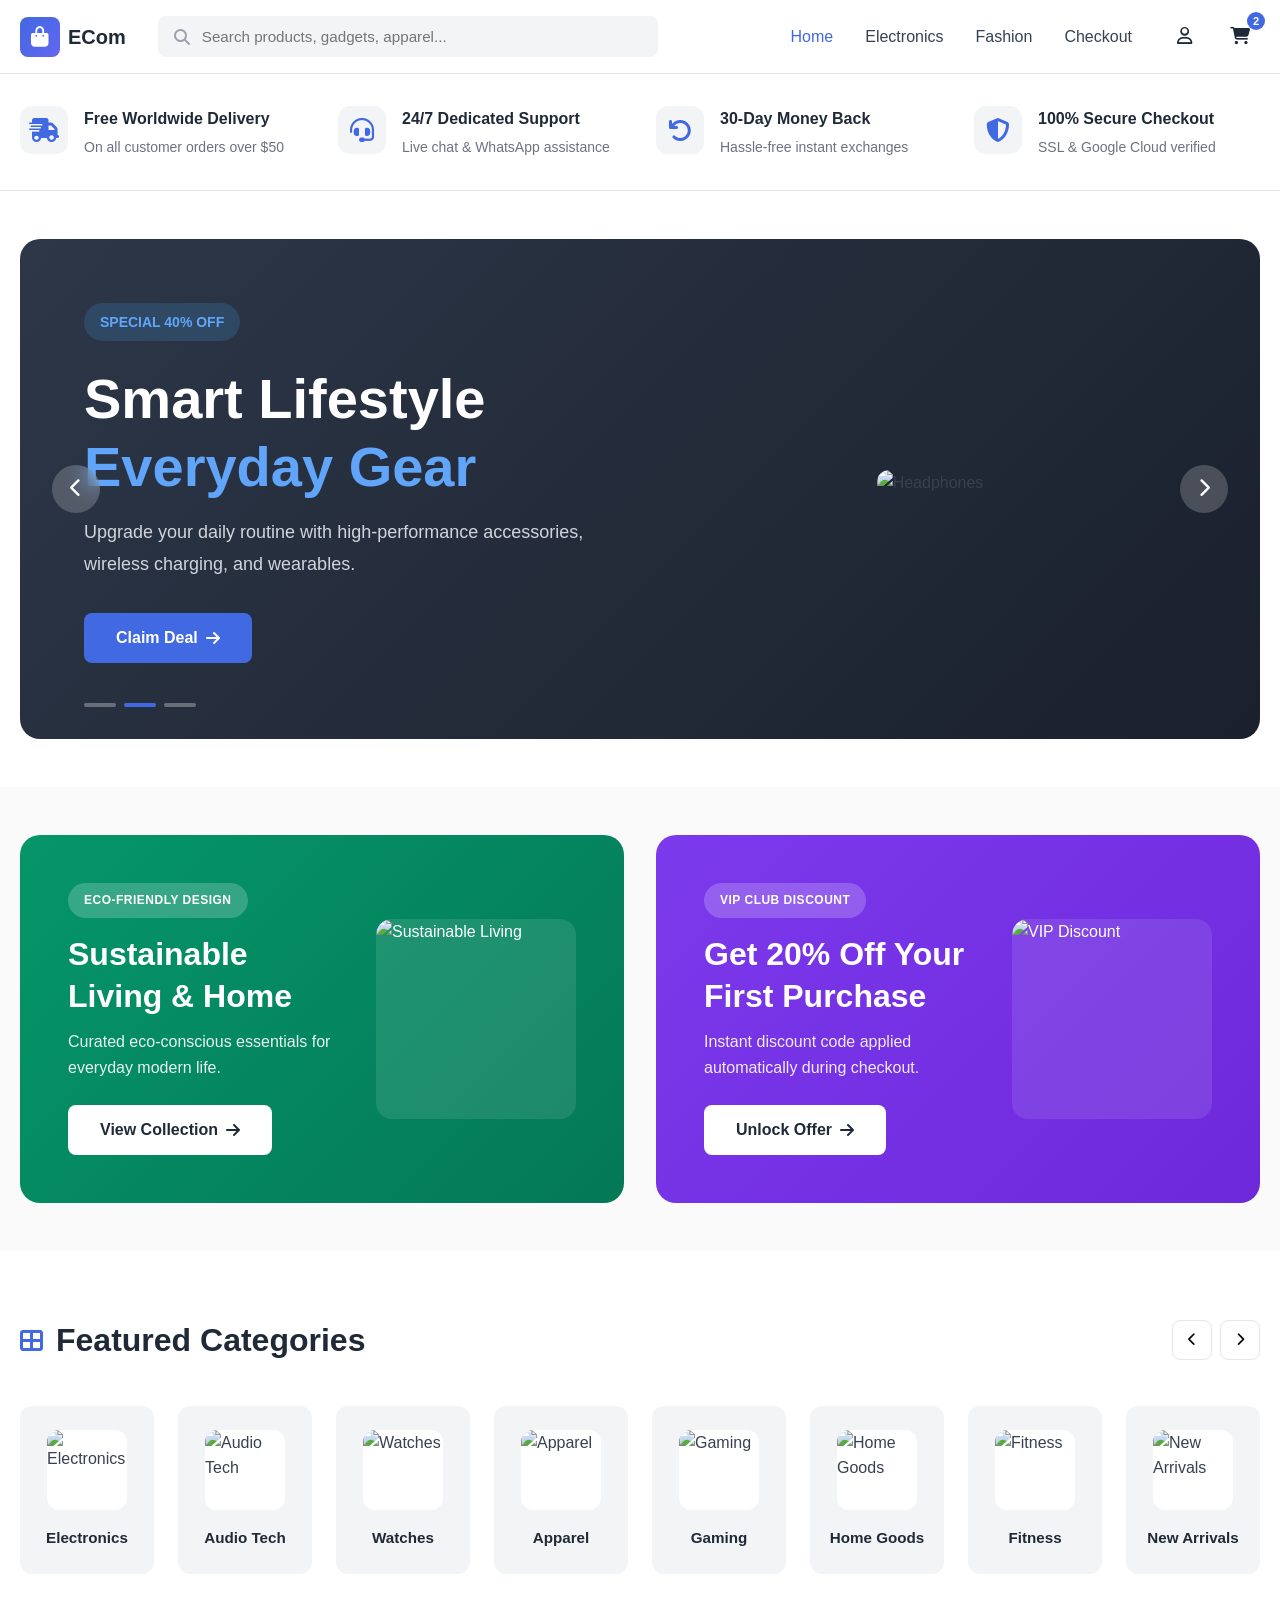
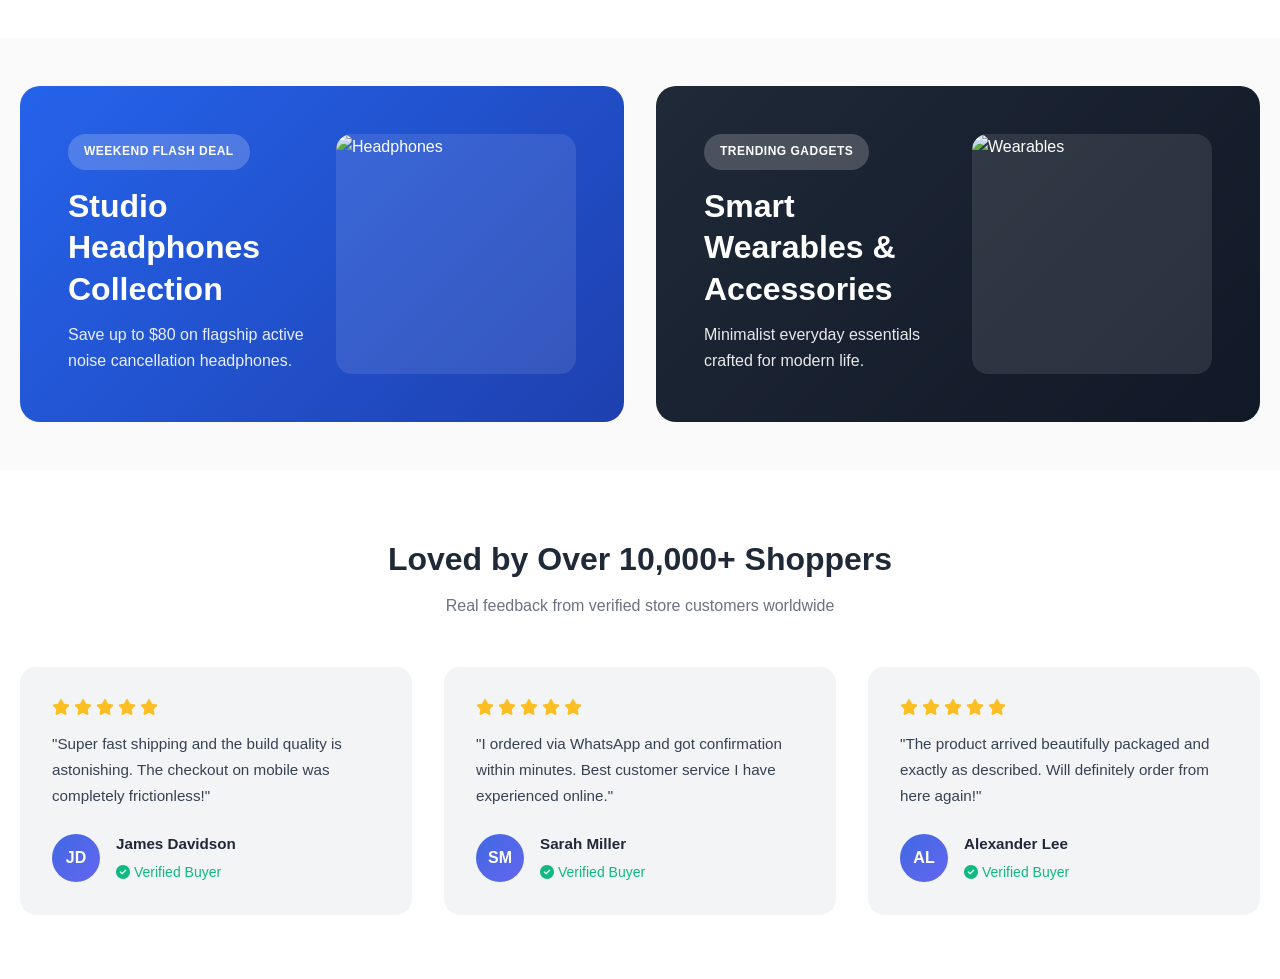
==== index.html @ 0f2ed613 "Create e-commerce website with 1400px max width, image-based categories, and proper layout structure" ====
<!DOCTYPE html>
<html lang="en">
<head>
    <meta charset="UTF-8">
    <meta name="viewport" content="width=device-width, initial-scale=1.0">
    <title>ECom - Your Premium E-Commerce Store</title>
    <link rel="stylesheet" href="styles.css">
    <link rel="stylesheet" href="https://cdnjs.cloudflare.com/ajax/libs/font-awesome/6.4.0/css/all.min.css">
</head>
<body>
    <!-- Header -->
    <header class="header">
        <div class="container">
            <div class="header-content">
                <div class="logo">
                    <div class="logo-icon">
                        <i class="fas fa-shopping-bag"></i>
                    </div>
                    <span class="logo-text">ECom</span>
                </div>
                
                <div class="search-bar">
                    <i class="fas fa-search"></i>
                    <input type="text" placeholder="Search products, gadgets, apparel...">
                </div>
                
                <nav class="nav-menu">
                    <a href="#" class="nav-link active">Home</a>
                    <a href="#" class="nav-link">Electronics</a>
                    <a href="#" class="nav-link">Fashion</a>
                    <a href="#" class="nav-link">Checkout</a>
                </nav>
                
                <div class="header-actions">
                    <button class="icon-btn">
                        <i class="far fa-user"></i>
                    </button>
                    <button class="icon-btn cart-btn">
                        <i class="fas fa-shopping-cart"></i>
                        <span class="badge">2</span>
                    </button>
                </div>
            </div>
        </div>
    </header>

    <!-- Features Bar -->
    <section class="features-bar">
        <div class="container">
            <div class="features-grid">
                <div class="feature-item">
                    <div class="feature-icon">
                        <i class="fas fa-shipping-fast"></i>
                    </div>
                    <div class="feature-text">
                        <h4>Free Worldwide Delivery</h4>
                        <p>On all customer orders over $50</p>
                    </div>
                </div>
                
                <div class="feature-item">
                    <div class="feature-icon">
                        <i class="fas fa-headset"></i>
                    </div>
                    <div class="feature-text">
                        <h4>24/7 Dedicated Support</h4>
                        <p>Live chat & WhatsApp assistance</p>
                    </div>
                </div>
                
                <div class="feature-item">
                    <div class="feature-icon">
                        <i class="fas fa-undo"></i>
                    </div>
                    <div class="feature-text">
                        <h4>30-Day Money Back</h4>
                        <p>Hassle-free instant exchanges</p>
                    </div>
                </div>
                
                <div class="feature-item">
                    <div class="feature-icon">
                        <i class="fas fa-shield-alt"></i>
                    </div>
                    <div class="feature-text">
                        <h4>100% Secure Checkout</h4>
                        <p>SSL & Google Cloud verified</p>
                    </div>
                </div>
            </div>
        </div>
    </section>

    <!-- Hero Slider -->
    <section class="hero-slider">
        <div class="container">
            <div class="slider-wrapper">
                <div class="slide active">
                    <div class="slide-content">
                        <span class="badge-text">SPECIAL 40% OFF</span>
                        <h1>Smart Lifestyle <span class="highlight">Everyday Gear</span></h1>
                        <p>Upgrade your daily routine with high-performance accessories, wireless charging, and wearables.</p>
                        <button class="btn btn-primary">
                            Claim Deal <i class="fas fa-arrow-right"></i>
                        </button>
                    </div>
                    <div class="slide-image">
                        <img src="https://images.unsplash.com/photo-1505740420928-5e560c06d30e?w=800&h=600&fit=crop" alt="Headphones">
                    </div>
                </div>
                
                <button class="slider-btn prev">
                    <i class="fas fa-chevron-left"></i>
                </button>
                <button class="slider-btn next">
                    <i class="fas fa-chevron-right"></i>
                </button>
                
                <div class="slider-dots">
                    <span class="dot"></span>
                    <span class="dot active"></span>
                    <span class="dot"></span>
                </div>
            </div>
        </div>
    </section>

    <!-- Promotional Banners -->
    <section class="promo-banners">
        <div class="container">
            <div class="banners-grid">
                <div class="banner banner-green">
                    <div class="banner-content">
                        <span class="banner-label">ECO-FRIENDLY DESIGN</span>
                        <h2>Sustainable Living & Home</h2>
                        <p>Curated eco-conscious essentials for everyday modern life.</p>
                        <button class="btn btn-white">
                            View Collection <i class="fas fa-arrow-right"></i>
                        </button>
                    </div>
                    <div class="banner-image">
                        <img src="https://images.unsplash.com/photo-1556911220-bff31c812dba?w=400&h=400&fit=crop" alt="Sustainable Living">
                    </div>
                </div>
                
                <div class="banner banner-purple">
                    <div class="banner-content">
                        <span class="banner-label">VIP CLUB DISCOUNT</span>
                        <h2>Get 20% Off Your First Purchase</h2>
                        <p>Instant discount code applied automatically during checkout.</p>
                        <button class="btn btn-white">
                            Unlock Offer <i class="fas fa-arrow-right"></i>
                        </button>
                    </div>
                    <div class="banner-image">
                        <img src="https://images.unsplash.com/photo-1607083206869-4c7672e72a8a?w=400&h=400&fit=crop" alt="VIP Discount">
                    </div>
                </div>
            </div>
        </div>
    </section>

    <!-- Featured Categories -->
    <section class="categories-section">
        <div class="container">
            <div class="section-header">
                <div class="section-title">
                    <i class="fas fa-th-large"></i>
                    <h2>Featured Categories</h2>
                </div>
                <div class="section-nav">
                    <button class="nav-arrow">
                        <i class="fas fa-chevron-left"></i>
                    </button>
                    <button class="nav-arrow">
                        <i class="fas fa-chevron-right"></i>
                    </button>
                </div>
            </div>
            
            <div class="categories-grid">
                <div class="category-card">
                    <div class="category-image">
                        <img src="https://images.unsplash.com/photo-1498049794561-7780e7231661?w=200&h=200&fit=crop" alt="Electronics">
                    </div>
                    <h3>Electronics</h3>
                </div>
                
                <div class="category-card">
                    <div class="category-image">
                        <img src="https://images.unsplash.com/photo-1505740420928-5e560c06d30e?w=200&h=200&fit=crop" alt="Audio Tech">
                    </div>
                    <h3>Audio Tech</h3>
                </div>
                
                <div class="category-card">
                    <div class="category-image">
                        <img src="https://images.unsplash.com/photo-1523275335684-37898b6baf30?w=200&h=200&fit=crop" alt="Watches">
                    </div>
                    <h3>Watches</h3>
                </div>
                
                <div class="category-card">
                    <div class="category-image">
                        <img src="https://images.unsplash.com/photo-1556821840-3a63f95609a7?w=200&h=200&fit=crop" alt="Apparel">
                    </div>
                    <h3>Apparel</h3>
                </div>
                
                <div class="category-card">
                    <div class="category-image">
                        <img src="https://images.unsplash.com/photo-1552820728-8b83bb6b773f?w=200&h=200&fit=crop" alt="Gaming">
                    </div>
                    <h3>Gaming</h3>
                </div>
                
                <div class="category-card">
                    <div class="category-image">
                        <img src="https://images.unsplash.com/photo-1484101403633-562f891dc89a?w=200&h=200&fit=crop" alt="Home Goods">
                    </div>
                    <h3>Home Goods</h3>
                </div>
                
                <div class="category-card">
                    <div class="category-image">
                        <img src="https://images.unsplash.com/photo-1571902943202-507ec2618e8f?w=200&h=200&fit=crop" alt="Fitness">
                    </div>
                    <h3>Fitness</h3>
                </div>
                
                <div class="category-card">
                    <div class="category-image">
                        <img src="https://images.unsplash.com/photo-1523381210434-271e8be1f52b?w=200&h=200&fit=crop" alt="New Arrivals">
                    </div>
                    <h3>New Arrivals</h3>
                </div>
            </div>
        </div>
    </section>

    <!-- Product Collections -->
    <section class="collections-section">
        <div class="container">
            <div class="collections-grid">
                <div class="collection-card card-blue">
                    <div class="collection-content">
                        <span class="collection-label">WEEKEND FLASH DEAL</span>
                        <h2>Studio Headphones Collection</h2>
                        <p>Save up to $80 on flagship active noise cancellation headphones.</p>
                    </div>
                    <div class="collection-image">
                        <img src="https://images.unsplash.com/photo-1545127398-14699f92334b?w=400&h=400&fit=crop" alt="Headphones">
                    </div>
                </div>
                
                <div class="collection-card card-dark">
                    <div class="collection-content">
                        <span class="collection-label">TRENDING GADGETS</span>
                        <h2>Smart Wearables & Accessories</h2>
                        <p>Minimalist everyday essentials crafted for modern life.</p>
                    </div>
                    <div class="collection-image">
                        <img src="https://images.unsplash.com/photo-1544117519-31a4b719223d?w=400&h=400&fit=crop" alt="Wearables">
                    </div>
                </div>
            </div>
        </div>
    </section>

    <!-- Testimonials -->
    <section class="testimonials-section">
        <div class="container">
            <div class="section-title-center">
                <h2>Loved by Over 10,000+ Shoppers</h2>
                <p>Real feedback from verified store customers worldwide</p>
            </div>
            
            <div class="testimonials-grid">
                <div class="testimonial-card">
                    <div class="stars">
                        <i class="fas fa-star"></i>
                        <i class="fas fa-star"></i>
                        <i class="fas fa-star"></i>
                        <i class="fas fa-star"></i>
                        <i class="fas fa-star"></i>
                    </div>
                    <p>"Super fast shipping and the build quality is astonishing. The checkout on mobile was completely frictionless!"</p>
                    <div class="testimonial-author">
                        <div class="author-avatar">JD</div>
                        <div class="author-info">
                            <h4>James Davidson</h4>
                            <span><i class="fas fa-check-circle"></i> Verified Buyer</span>
                        </div>
                    </div>
                </div>
                
                <div class="testimonial-card">
                    <div class="stars">
                        <i class="fas fa-star"></i>
                        <i class="fas fa-star"></i>
                        <i class="fas fa-star"></i>
                        <i class="fas fa-star"></i>
                        <i class="fas fa-star"></i>
                    </div>
                    <p>"I ordered via WhatsApp and got confirmation within minutes. Best customer service I have experienced online."</p>
                    <div class="testimonial-author">
                        <div class="author-avatar">SM</div>
                        <div class="author-info">
                            <h4>Sarah Miller</h4>
                            <span><i class="fas fa-check-circle"></i> Verified Buyer</span>
                        </div>
                    </div>
                </div>
                
                <div class="testimonial-card">
                    <div class="stars">
                        <i class="fas fa-star"></i>
                        <i class="fas fa-star"></i>
                        <i class="fas fa-star"></i>
                        <i class="fas fa-star"></i>
                        <i class="fas fa-star"></i>
                    </div>
                    <p>"The product arrived beautifully packaged and exactly as described. Will definitely order from here again!"</p>
                    <div class="testimonial-author">
                        <div class="author-avatar">AL</div>
                        <div class="author-info">
                            <h4>Alexander Lee</h4>
                            <span><i class="fas fa-check-circle"></i> Verified Buyer</span>
                        </div>
                    </div>
                </div>
            </div>
        </div>
    </section>

    <script src="script.js"></script>
</body>
</html>
---- styles.css ----
/* Reset and Base Styles */
* {
    margin: 0;
    padding: 0;
    box-sizing: border-box;
}

:root {
    --primary-color: #4169E1;
    --secondary-color: #6366F1;
    --success-color: #10B981;
    --dark-color: #1F2937;
    --text-color: #374151;
    --light-gray: #F3F4F6;
    --border-color: #E5E7EB;
    --white: #FFFFFF;
}

body {
    font-family: 'Inter', -apple-system, BlinkMacSystemFont, 'Segoe UI', Roboto, sans-serif;
    line-height: 1.6;
    color: var(--text-color);
    background-color: #FAFAFA;
}

/* Container - 1400px max width */
.container {
    max-width: 1400px;
    margin: 0 auto;
    padding: 0 20px;
}

/* Header */
.header {
    background-color: var(--white);
    border-bottom: 1px solid var(--border-color);
    padding: 1rem 0;
    position: sticky;
    top: 0;
    z-index: 1000;
}

.header-content {
    display: flex;
    align-items: center;
    gap: 2rem;
}

.logo {
    display: flex;
    align-items: center;
    gap: 0.5rem;
    font-size: 1.25rem;
    font-weight: 700;
    color: var(--dark-color);
    text-decoration: none;
}

.logo-icon {
    width: 40px;
    height: 40px;
    background: linear-gradient(135deg, var(--primary-color), var(--secondary-color));
    border-radius: 8px;
    display: flex;
    align-items: center;
    justify-content: center;
    color: var(--white);
}

.search-bar {
    flex: 1;
    max-width: 500px;
    display: flex;
    align-items: center;
    gap: 0.75rem;
    padding: 0.75rem 1rem;
    background-color: var(--light-gray);
    border-radius: 8px;
}

.search-bar i {
    color: #9CA3AF;
}

.search-bar input {
    border: none;
    background: none;
    outline: none;
    width: 100%;
    font-size: 0.95rem;
}

.nav-menu {
    display: flex;
    gap: 2rem;
    margin-left: auto;
}

.nav-link {
    text-decoration: none;
    color: var(--text-color);
    font-weight: 500;
    transition: color 0.3s;
}

.nav-link:hover,
.nav-link.active {
    color: var(--primary-color);
}

.header-actions {
    display: flex;
    gap: 1rem;
}

.icon-btn {
    width: 40px;
    height: 40px;
    border: none;
    background: none;
    cursor: pointer;
    position: relative;
    color: var(--dark-color);
    font-size: 1.1rem;
    transition: color 0.3s;
}

.icon-btn:hover {
    color: var(--primary-color);
}

.badge {
    position: absolute;
    top: -5px;
    right: -5px;
    background-color: var(--primary-color);
    color: var(--white);
    width: 18px;
    height: 18px;
    border-radius: 50%;
    font-size: 0.7rem;
    display: flex;
    align-items: center;
    justify-content: center;
    font-weight: 600;
}

/* Features Bar */
.features-bar {
    background-color: var(--white);
    padding: 2rem 0;
    border-bottom: 1px solid var(--border-color);
}

.features-grid {
    display: grid;
    grid-template-columns: repeat(4, 1fr);
    gap: 2rem;
}

.feature-item {
    display: flex;
    align-items: flex-start;
    gap: 1rem;
}

.feature-icon {
    width: 48px;
    height: 48px;
    background-color: var(--light-gray);
    border-radius: 12px;
    display: flex;
    align-items: center;
    justify-content: center;
    color: var(--primary-color);
    font-size: 1.5rem;
    flex-shrink: 0;
}

.feature-text h4 {
    font-size: 1rem;
    font-weight: 600;
    color: var(--dark-color);
    margin-bottom: 0.25rem;
}

.feature-text p {
    font-size: 0.875rem;
    color: #6B7280;
}

/* Hero Slider */
.hero-slider {
    background-color: var(--white);
    padding: 3rem 0;
}

.slider-wrapper {
    background: linear-gradient(135deg, #2D3748 0%, #1A202C 100%);
    border-radius: 20px;
    overflow: hidden;
    position: relative;
    min-height: 500px;
}

.slide {
    display: none;
    grid-template-columns: 1fr 1fr;
    align-items: center;
    padding: 4rem;
    gap: 3rem;
}

.slide.active {
    display: grid;
}

.slide-content {
    color: var(--white);
}

.badge-text {
    display: inline-block;
    background-color: rgba(66, 153, 225, 0.2);
    color: #60A5FA;
    padding: 0.5rem 1rem;
    border-radius: 20px;
    font-size: 0.875rem;
    font-weight: 600;
    margin-bottom: 1.5rem;
}

.slide-content h1 {
    font-size: 3.5rem;
    font-weight: 800;
    line-height: 1.2;
    margin-bottom: 1rem;
}

.slide-content .highlight {
    color: #60A5FA;
}

.slide-content p {
    font-size: 1.125rem;
    color: #D1D5DB;
    margin-bottom: 2rem;
    line-height: 1.8;
}

.slide-image {
    display: flex;
    align-items: center;
    justify-content: center;
}

.slide-image img {
    max-width: 100%;
    height: auto;
    border-radius: 12px;
}

.btn {
    padding: 1rem 2rem;
    border-radius: 8px;
    font-weight: 600;
    font-size: 1rem;
    border: none;
    cursor: pointer;
    display: inline-flex;
    align-items: center;
    gap: 0.5rem;
    transition: all 0.3s;
}

.btn-primary {
    background-color: var(--primary-color);
    color: var(--white);
}

.btn-primary:hover {
    background-color: #3557C7;
    transform: translateY(-2px);
}

.btn-white {
    background-color: var(--white);
    color: var(--dark-color);
}

.btn-white:hover {
    background-color: var(--light-gray);
}

.slider-btn {
    position: absolute;
    top: 50%;
    transform: translateY(-50%);
    width: 48px;
    height: 48px;
    background-color: rgba(255, 255, 255, 0.2);
    border: none;
    border-radius: 50%;
    color: var(--white);
    font-size: 1.2rem;
    cursor: pointer;
    backdrop-filter: blur(10px);
    transition: all 0.3s;
}

.slider-btn:hover {
    background-color: rgba(255, 255, 255, 0.3);
}

.slider-btn.prev {
    left: 2rem;
}

.slider-btn.next {
    right: 2rem;
}

.slider-dots {
    position: absolute;
    bottom: 2rem;
    left: 4rem;
    display: flex;
    gap: 0.5rem;
}

.dot {
    width: 32px;
    height: 4px;
    background-color: rgba(255, 255, 255, 0.3);
    border-radius: 2px;
    cursor: pointer;
    transition: all 0.3s;
}

.dot.active {
    background-color: var(--primary-color);
}

/* Promotional Banners */
.promo-banners {
    padding: 3rem 0;
}

.banners-grid {
    display: grid;
    grid-template-columns: repeat(2, 1fr);
    gap: 2rem;
}

.banner {
    border-radius: 20px;
    padding: 3rem;
    display: grid;
    grid-template-columns: 1fr auto;
    gap: 2rem;
    align-items: center;
    min-height: 280px;
}

.banner-green {
    background: linear-gradient(135deg, #059669 0%, #047857 100%);
    color: var(--white);
}

.banner-purple {
    background: linear-gradient(135deg, #7C3AED 0%, #6D28D9 100%);
    color: var(--white);
}

.banner-label {
    display: inline-block;
    background-color: rgba(255, 255, 255, 0.2);
    padding: 0.5rem 1rem;
    border-radius: 20px;
    font-size: 0.75rem;
    font-weight: 600;
    letter-spacing: 0.5px;
    margin-bottom: 1rem;
}

.banner-content h2 {
    font-size: 2rem;
    font-weight: 700;
    margin-bottom: 0.75rem;
    line-height: 1.3;
}

.banner-content p {
    font-size: 1rem;
    opacity: 0.9;
    margin-bottom: 1.5rem;
    line-height: 1.6;
}

.banner-image {
    width: 200px;
    height: 200px;
    background-color: rgba(255, 255, 255, 0.1);
    border-radius: 16px;
    display: flex;
    align-items: center;
    justify-content: center;
    overflow: hidden;
}

.banner-image img {
    width: 100%;
    height: 100%;
    object-fit: cover;
}

/* Featured Categories */
.categories-section {
    padding: 4rem 0;
    background-color: var(--white);
}

.section-header {
    display: flex;
    justify-content: space-between;
    align-items: center;
    margin-bottom: 2.5rem;
}

.section-title {
    display: flex;
    align-items: center;
    gap: 0.75rem;
}

.section-title i {
    font-size: 1.5rem;
    color: var(--primary-color);
}

.section-title h2 {
    font-size: 2rem;
    font-weight: 700;
    color: var(--dark-color);
}

.section-nav {
    display: flex;
    gap: 0.5rem;
}

.nav-arrow {
    width: 40px;
    height: 40px;
    border: 1px solid var(--border-color);
    background-color: var(--white);
    border-radius: 8px;
    cursor: pointer;
    display: flex;
    align-items: center;
    justify-content: center;
    transition: all 0.3s;
}

.nav-arrow:hover {
    background-color: var(--primary-color);
    color: var(--white);
    border-color: var(--primary-color);
}

.categories-grid {
    display: grid;
    grid-template-columns: repeat(8, 1fr);
    gap: 1.5rem;
}

.category-card {
    display: flex;
    flex-direction: column;
    align-items: center;
    gap: 1rem;
    padding: 1.5rem 1rem;
    background-color: var(--light-gray);
    border-radius: 12px;
    transition: all 0.3s;
    cursor: pointer;
}

.category-card:hover {
    background-color: var(--white);
    box-shadow: 0 4px 12px rgba(0, 0, 0, 0.08);
    transform: translateY(-4px);
}

.category-image {
    width: 80px;
    height: 80px;
    border-radius: 12px;
    overflow: hidden;
    display: flex;
    align-items: center;
    justify-content: center;
    background-color: var(--white);
}

.category-image img {
    width: 100%;
    height: 100%;
    object-fit: cover;
}

.category-card h3 {
    font-size: 0.95rem;
    font-weight: 600;
    color: var(--dark-color);
    text-align: center;
}

/* Product Collections */
.collections-section {
    padding: 3rem 0;
}

.collections-grid {
    display: grid;
    grid-template-columns: repeat(2, 1fr);
    gap: 2rem;
}

.collection-card {
    border-radius: 20px;
    padding: 3rem;
    display: grid;
    grid-template-columns: 1fr auto;
    gap: 2rem;
    align-items: center;
    min-height: 320px;
}

.card-blue {
    background: linear-gradient(135deg, #2563EB 0%, #1E40AF 100%);
    color: var(--white);
}

.card-dark {
    background: linear-gradient(135deg, #1F2937 0%, #111827 100%);
    color: var(--white);
}

.collection-label {
    display: inline-block;
    background-color: rgba(255, 255, 255, 0.2);
    padding: 0.5rem 1rem;
    border-radius: 20px;
    font-size: 0.75rem;
    font-weight: 600;
    letter-spacing: 0.5px;
    margin-bottom: 1rem;
}

.collection-content h2 {
    font-size: 2rem;
    font-weight: 700;
    margin-bottom: 0.75rem;
    line-height: 1.3;
}

.collection-content p {
    font-size: 1rem;
    opacity: 0.9;
    line-height: 1.6;
}

.collection-image {
    width: 240px;
    height: 240px;
    background-color: rgba(255, 255, 255, 0.1);
    border-radius: 16px;
    display: flex;
    align-items: center;
    justify-content: center;
    overflow: hidden;
}

.collection-image img {
    width: 100%;
    height: 100%;
    object-fit: cover;
}

/* Testimonials */
.testimonials-section {
    padding: 4rem 0;
    background-color: var(--white);
}

.section-title-center {
    text-align: center;
    margin-bottom: 3rem;
}

.section-title-center h2 {
    font-size: 2rem;
    font-weight: 700;
    color: var(--dark-color);
    margin-bottom: 0.5rem;
}

.section-title-center p {
    font-size: 1rem;
    color: #6B7280;
}

.testimonials-grid {
    display: grid;
    grid-template-columns: repeat(3, 1fr);
    gap: 2rem;
}

.testimonial-card {
    background-color: var(--light-gray);
    padding: 2rem;
    border-radius: 16px;
    transition: all 0.3s;
}

.testimonial-card:hover {
    background-color: var(--white);
    box-shadow: 0 8px 24px rgba(0, 0, 0, 0.08);
}

.stars {
    display: flex;
    gap: 0.25rem;
    margin-bottom: 1rem;
    color: #FBBF24;
}

.testimonial-card p {
    font-size: 0.95rem;
    line-height: 1.7;
    color: var(--text-color);
    margin-bottom: 1.5rem;
}

.testimonial-author {
    display: flex;
    align-items: center;
    gap: 1rem;
}

.author-avatar {
    width: 48px;
    height: 48px;
    border-radius: 50%;
    background: linear-gradient(135deg, var(--primary-color), var(--secondary-color));
    color: var(--white);
    display: flex;
    align-items: center;
    justify-content: center;
    font-weight: 700;
    font-size: 1rem;
}

.author-info h4 {
    font-size: 0.95rem;
    font-weight: 600;
    color: var(--dark-color);
    margin-bottom: 0.25rem;
}

.author-info span {
    font-size: 0.875rem;
    color: #10B981;
    display: flex;
    align-items: center;
    gap: 0.25rem;
}

/* Responsive Design */
@media (max-width: 1200px) {
    .categories-grid {
        grid-template-columns: repeat(4, 1fr);
    }
}

@media (max-width: 768px) {
    .header-content {
        flex-wrap: wrap;
        gap: 1rem;
    }
    
    .search-bar {
        order: 3;
        width: 100%;
        max-width: 100%;
    }
    
    .features-grid {
        grid-template-columns: repeat(2, 1fr);
    }
    
    .slide {
        grid-template-columns: 1fr;
        padding: 2rem;
    }
    
    .slide-content h1 {
        font-size: 2rem;
    }
    
    .banners-grid,
    .collections-grid,
    .testimonials-grid {
        grid-template-columns: 1fr;
    }
    
    .categories-grid {
        grid-template-columns: repeat(3, 1fr);
    }
}
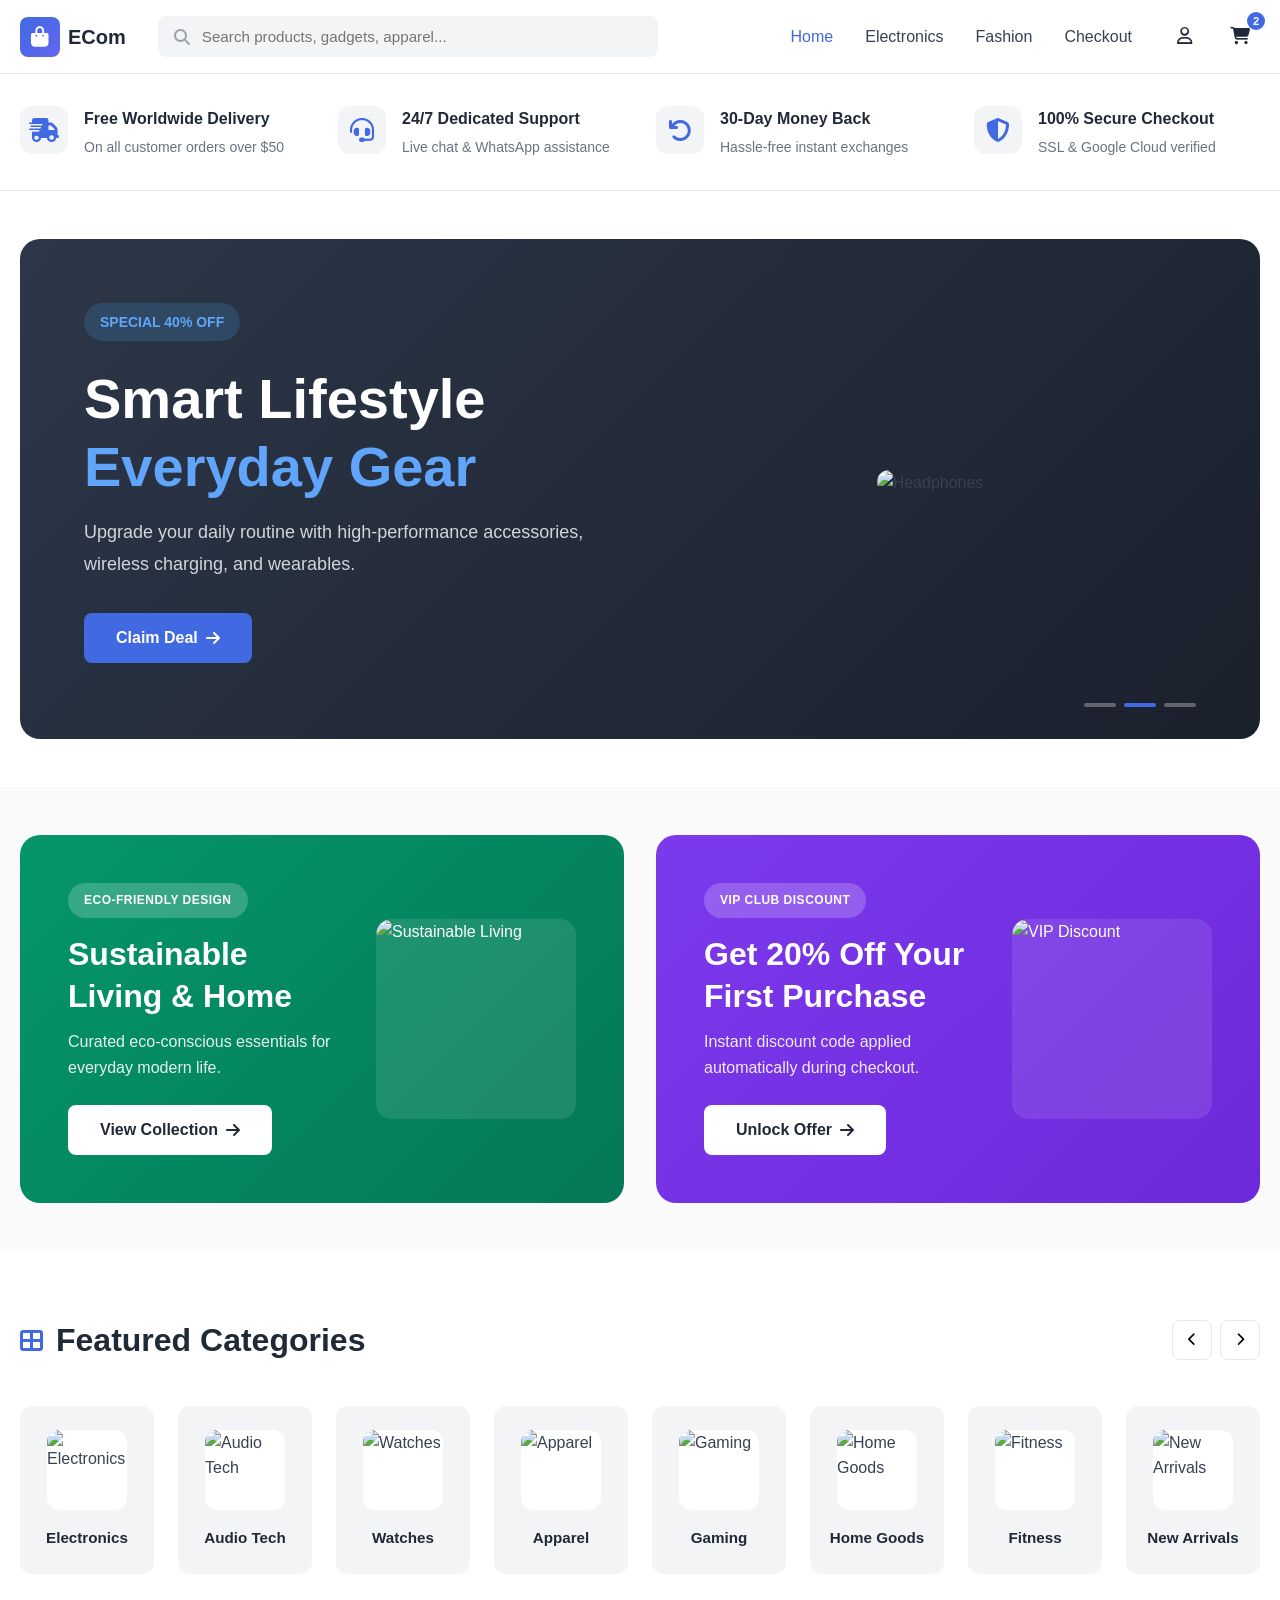
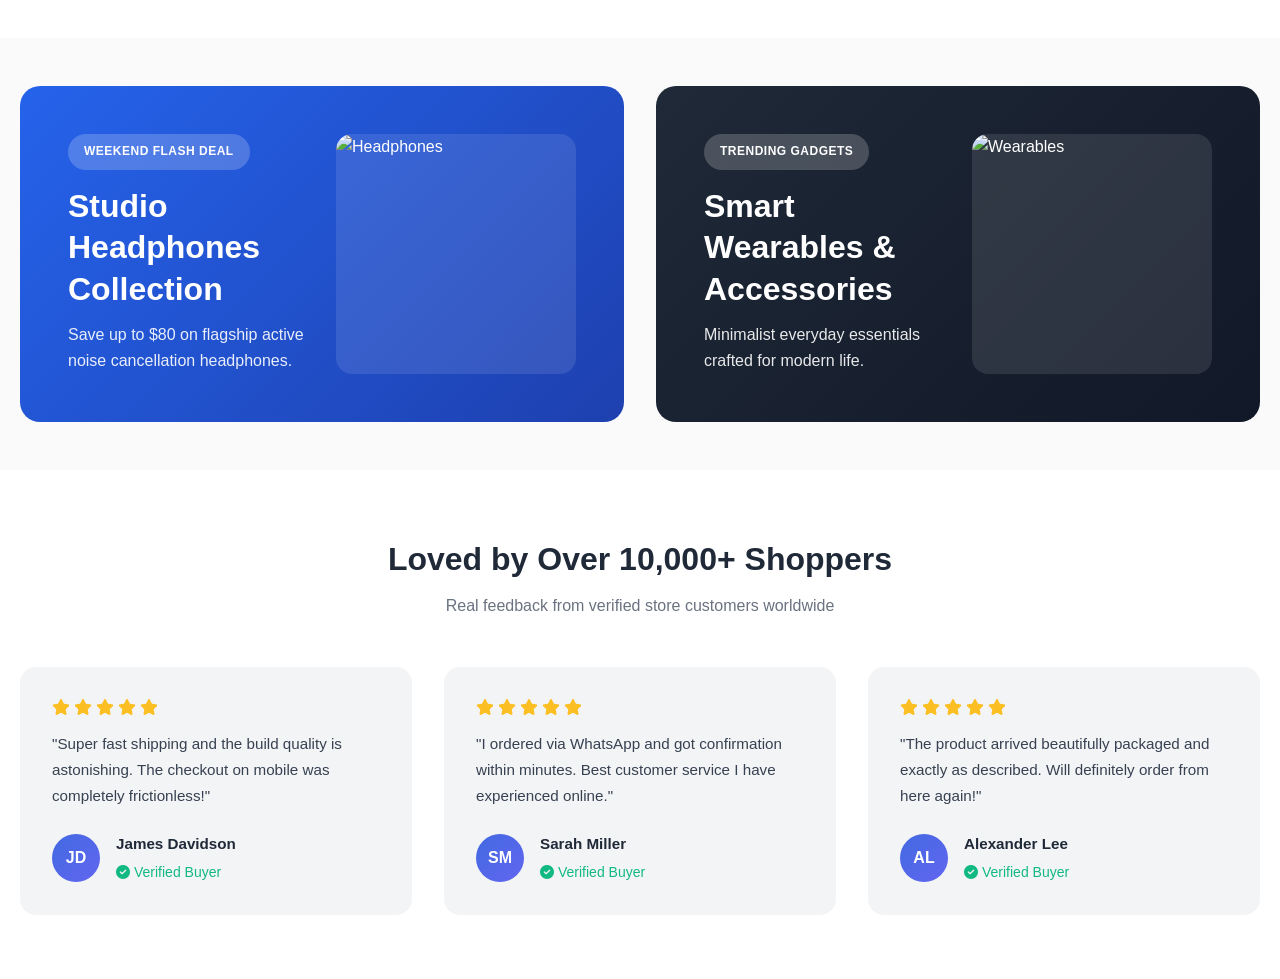
==== commit df94ee75: "Remove hero slider arrow buttons and move dots to bottom-right - Remove left and right arrow navigat" ====
--- a/index.html
+++ b/index.html
@@ -109,13 +109,6 @@
                     </div>
                 </div>
                 
-                <button class="slider-btn prev">
-                    <i class="fas fa-chevron-left"></i>
-                </button>
-                <button class="slider-btn next">
-                    <i class="fas fa-chevron-right"></i>
-                </button>
-                
                 <div class="slider-dots">
                     <span class="dot"></span>
                     <span class="dot active"></span>
--- a/styles.css
+++ b/styles.css
@@ -292,38 +292,10 @@
     background-color: var(--light-gray);
 }
 
-.slider-btn {
-    position: absolute;
-    top: 50%;
-    transform: translateY(-50%);
-    width: 48px;
-    height: 48px;
-    background-color: rgba(255, 255, 255, 0.2);
-    border: none;
-    border-radius: 50%;
-    color: var(--white);
-    font-size: 1.2rem;
-    cursor: pointer;
-    backdrop-filter: blur(10px);
-    transition: all 0.3s;
-}
-
-.slider-btn:hover {
-    background-color: rgba(255, 255, 255, 0.3);
-}
-
-.slider-btn.prev {
-    left: 2rem;
-}
-
-.slider-btn.next {
-    right: 2rem;
-}
-
 .slider-dots {
     position: absolute;
     bottom: 2rem;
-    left: 4rem;
+    right: 4rem;
     display: flex;
     gap: 0.5rem;
 }
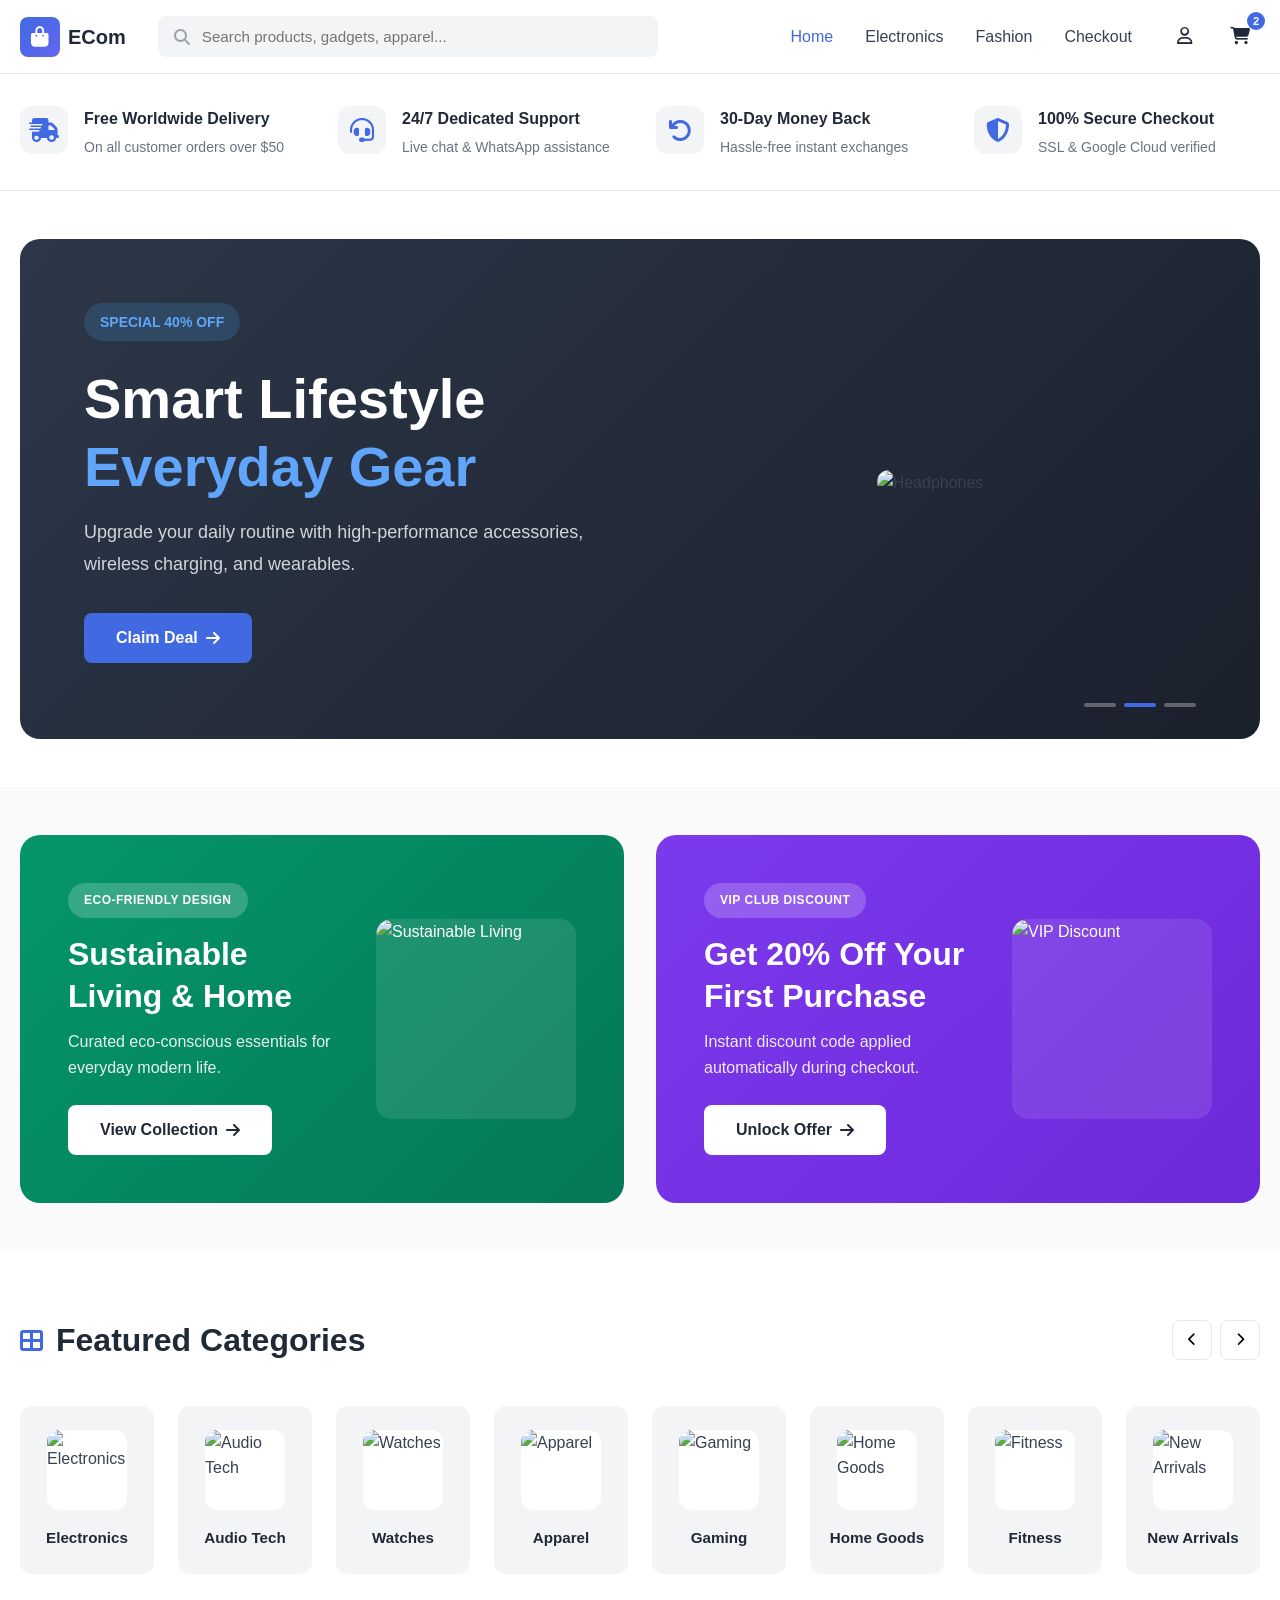
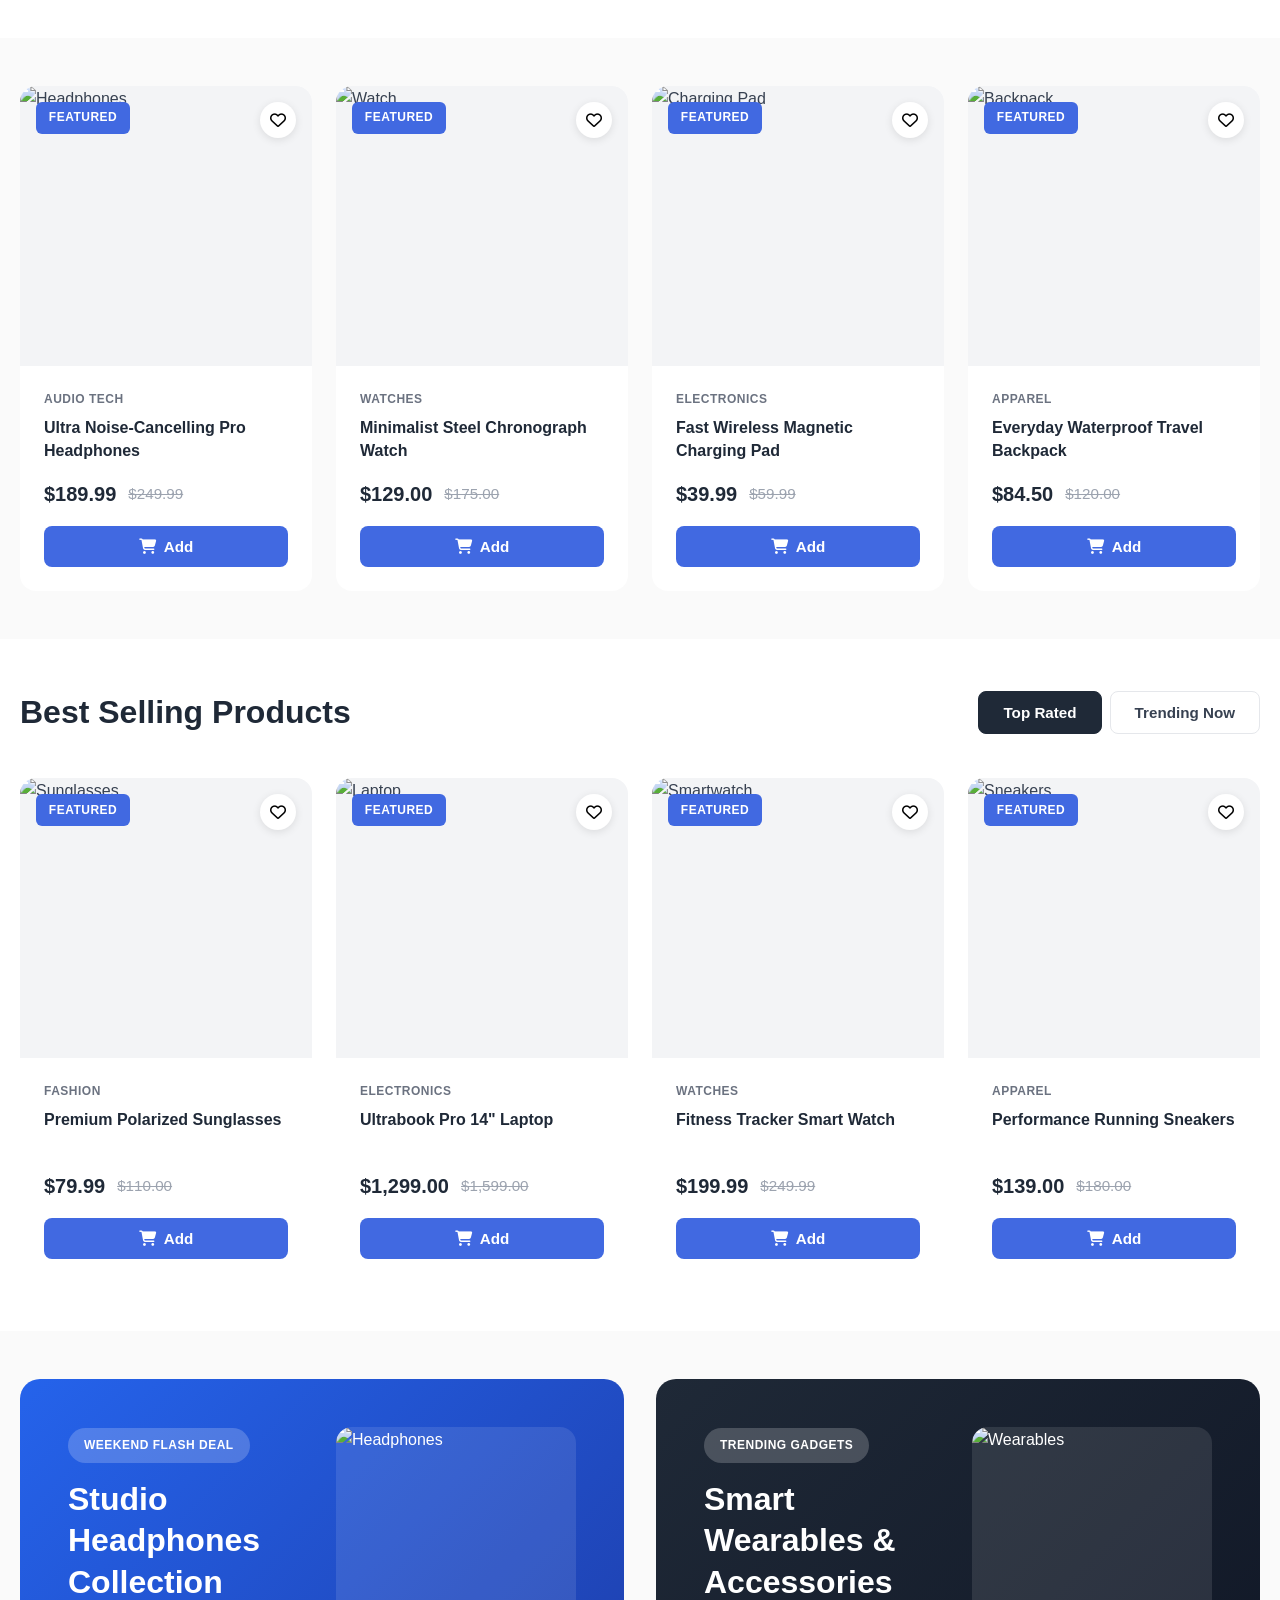
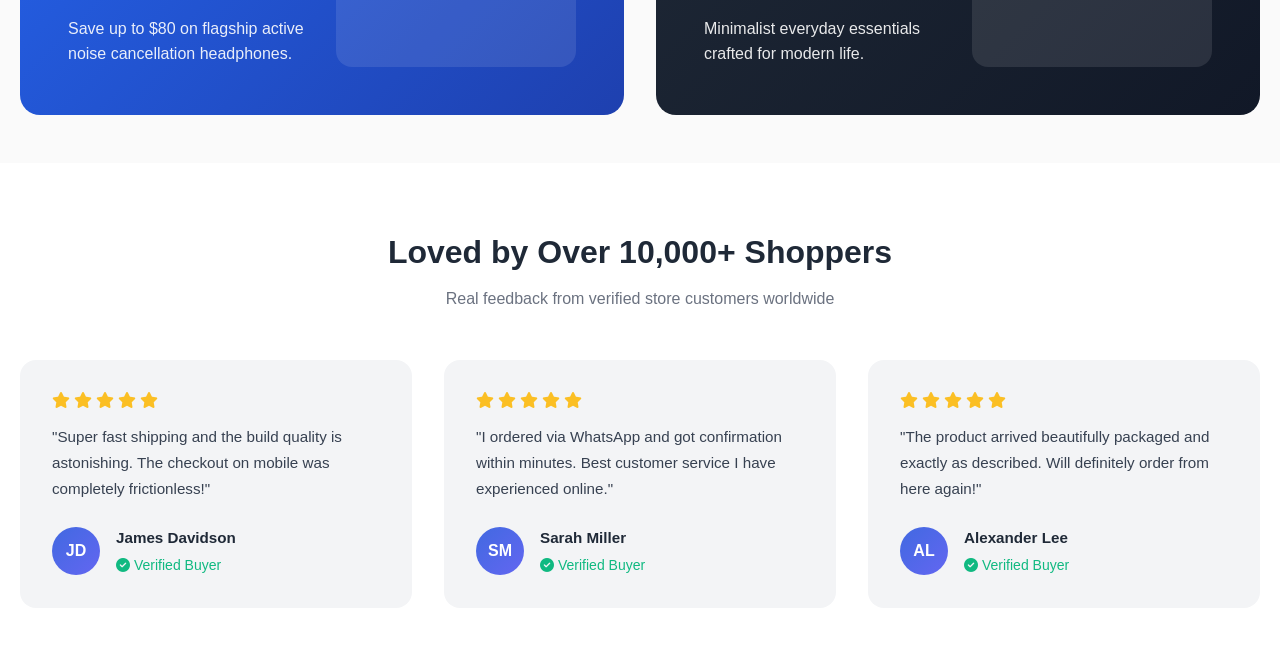
==== commit b8649c67: "Add product sections without star ratings - Add Featured Products section with 4 product cards - Add" ====
--- a/index.html
+++ b/index.html
@@ -231,6 +231,196 @@
         </div>
     </section>
 
+    <!-- Featured Products -->
+    <section class="products-section">
+        <div class="container">
+            <div class="products-grid">
+                <div class="product-card">
+                    <div class="product-badge">FEATURED</div>
+                    <button class="wishlist-btn">
+                        <i class="far fa-heart"></i>
+                    </button>
+                    <div class="product-image">
+                        <img src="https://images.unsplash.com/photo-1505740420928-5e560c06d30e?w=400&h=400&fit=crop" alt="Headphones">
+                    </div>
+                    <div class="product-info">
+                        <span class="product-category">AUDIO TECH</span>
+                        <h3>Ultra Noise-Cancelling Pro Headphones</h3>
+                        <div class="product-price">
+                            <span class="price">$189.99</span>
+                            <span class="old-price">$249.99</span>
+                        </div>
+                        <button class="btn btn-add-cart">
+                            <i class="fas fa-shopping-cart"></i> Add
+                        </button>
+                    </div>
+                </div>
+
+                <div class="product-card">
+                    <div class="product-badge">FEATURED</div>
+                    <button class="wishlist-btn">
+                        <i class="far fa-heart"></i>
+                    </button>
+                    <div class="product-image">
+                        <img src="https://images.unsplash.com/photo-1523275335684-37898b6baf30?w=400&h=400&fit=crop" alt="Watch">
+                    </div>
+                    <div class="product-info">
+                        <span class="product-category">WATCHES</span>
+                        <h3>Minimalist Steel Chronograph Watch</h3>
+                        <div class="product-price">
+                            <span class="price">$129.00</span>
+                            <span class="old-price">$175.00</span>
+                        </div>
+                        <button class="btn btn-add-cart">
+                            <i class="fas fa-shopping-cart"></i> Add
+                        </button>
+                    </div>
+                </div>
+
+                <div class="product-card">
+                    <div class="product-badge">FEATURED</div>
+                    <button class="wishlist-btn">
+                        <i class="far fa-heart"></i>
+                    </button>
+                    <div class="product-image">
+                        <img src="https://images.unsplash.com/photo-1588872657578-7efd1f1555ed?w=400&h=400&fit=crop" alt="Charging Pad">
+                    </div>
+                    <div class="product-info">
+                        <span class="product-category">ELECTRONICS</span>
+                        <h3>Fast Wireless Magnetic Charging Pad</h3>
+                        <div class="product-price">
+                            <span class="price">$39.99</span>
+                            <span class="old-price">$59.99</span>
+                        </div>
+                        <button class="btn btn-add-cart">
+                            <i class="fas fa-shopping-cart"></i> Add
+                        </button>
+                    </div>
+                </div>
+
+                <div class="product-card">
+                    <div class="product-badge">FEATURED</div>
+                    <button class="wishlist-btn">
+                        <i class="far fa-heart"></i>
+                    </button>
+                    <div class="product-image">
+                        <img src="https://images.unsplash.com/photo-1553062407-98eeb64c6a62?w=400&h=400&fit=crop" alt="Backpack">
+                    </div>
+                    <div class="product-info">
+                        <span class="product-category">APPAREL</span>
+                        <h3>Everyday Waterproof Travel Backpack</h3>
+                        <div class="product-price">
+                            <span class="price">$84.50</span>
+                            <span class="old-price">$120.00</span>
+                        </div>
+                        <button class="btn btn-add-cart">
+                            <i class="fas fa-shopping-cart"></i> Add
+                        </button>
+                    </div>
+                </div>
+            </div>
+        </div>
+    </section>
+
+    <!-- Best Selling Products -->
+    <section class="best-selling-section">
+        <div class="container">
+            <div class="section-header">
+                <h2>Best Selling Products</h2>
+                <div class="filter-tabs">
+                    <button class="tab-btn active">Top Rated</button>
+                    <button class="tab-btn">Trending Now</button>
+                </div>
+            </div>
+            
+            <div class="products-grid">
+                <div class="product-card">
+                    <div class="product-badge">FEATURED</div>
+                    <button class="wishlist-btn">
+                        <i class="far fa-heart"></i>
+                    </button>
+                    <div class="product-image">
+                        <img src="https://images.unsplash.com/photo-1572635196237-14b3f281503f?w=400&h=400&fit=crop" alt="Sunglasses">
+                    </div>
+                    <div class="product-info">
+                        <span class="product-category">FASHION</span>
+                        <h3>Premium Polarized Sunglasses</h3>
+                        <div class="product-price">
+                            <span class="price">$79.99</span>
+                            <span class="old-price">$110.00</span>
+                        </div>
+                        <button class="btn btn-add-cart">
+                            <i class="fas fa-shopping-cart"></i> Add
+                        </button>
+                    </div>
+                </div>
+
+                <div class="product-card">
+                    <div class="product-badge">FEATURED</div>
+                    <button class="wishlist-btn">
+                        <i class="far fa-heart"></i>
+                    </button>
+                    <div class="product-image">
+                        <img src="https://images.unsplash.com/photo-1593642702821-c8da6771f0c6?w=400&h=400&fit=crop" alt="Laptop">
+                    </div>
+                    <div class="product-info">
+                        <span class="product-category">ELECTRONICS</span>
+                        <h3>Ultrabook Pro 14" Laptop</h3>
+                        <div class="product-price">
+                            <span class="price">$1,299.00</span>
+                            <span class="old-price">$1,599.00</span>
+                        </div>
+                        <button class="btn btn-add-cart">
+                            <i class="fas fa-shopping-cart"></i> Add
+                        </button>
+                    </div>
+                </div>
+
+                <div class="product-card">
+                    <div class="product-badge">FEATURED</div>
+                    <button class="wishlist-btn">
+                        <i class="far fa-heart"></i>
+                    </button>
+                    <div class="product-image">
+                        <img src="https://images.unsplash.com/photo-1598327105666-5b89351aff97?w=400&h=400&fit=crop" alt="Smartwatch">
+                    </div>
+                    <div class="product-info">
+                        <span class="product-category">WATCHES</span>
+                        <h3>Fitness Tracker Smart Watch</h3>
+                        <div class="product-price">
+                            <span class="price">$199.99</span>
+                            <span class="old-price">$249.99</span>
+                        </div>
+                        <button class="btn btn-add-cart">
+                            <i class="fas fa-shopping-cart"></i> Add
+                        </button>
+                    </div>
+                </div>
+
+                <div class="product-card">
+                    <div class="product-badge">FEATURED</div>
+                    <button class="wishlist-btn">
+                        <i class="far fa-heart"></i>
+                    </button>
+                    <div class="product-image">
+                        <img src="https://images.unsplash.com/photo-1572635196184-84e35138cf62?w=400&h=400&fit=crop" alt="Sneakers">
+                    </div>
+                    <div class="product-info">
+                        <span class="product-category">APPAREL</span>
+                        <h3>Performance Running Sneakers</h3>
+                        <div class="product-price">
+                            <span class="price">$139.00</span>
+                            <span class="old-price">$180.00</span>
+                        </div>
+                        <button class="btn btn-add-cart">
+                            <i class="fas fa-shopping-cart"></i> Add
+                        </button>
+                    </div>
+                </div>
+            </div>
+        </div>
+    </section>
+
     <!-- Product Collections -->
     <section class="collections-section">
         <div class="container">
--- a/styles.css
+++ b/styles.css
@@ -488,6 +488,196 @@
     text-align: center;
 }
 
+/* Products Section */
+.products-section {
+    padding: 3rem 0;
+    background-color: #FAFAFA;
+}
+
+.products-grid {
+    display: grid;
+    grid-template-columns: repeat(4, 1fr);
+    gap: 1.5rem;
+}
+
+.product-card {
+    background-color: var(--white);
+    border-radius: 16px;
+    overflow: hidden;
+    position: relative;
+    transition: all 0.3s;
+}
+
+.product-card:hover {
+    box-shadow: 0 8px 24px rgba(0, 0, 0, 0.1);
+    transform: translateY(-4px);
+}
+
+.product-badge {
+    position: absolute;
+    top: 1rem;
+    left: 1rem;
+    background-color: var(--primary-color);
+    color: var(--white);
+    padding: 0.4rem 0.8rem;
+    border-radius: 6px;
+    font-size: 0.75rem;
+    font-weight: 700;
+    letter-spacing: 0.5px;
+    z-index: 10;
+}
+
+.wishlist-btn {
+    position: absolute;
+    top: 1rem;
+    right: 1rem;
+    width: 36px;
+    height: 36px;
+    background-color: var(--white);
+    border: none;
+    border-radius: 50%;
+    display: flex;
+    align-items: center;
+    justify-content: center;
+    cursor: pointer;
+    transition: all 0.3s;
+    z-index: 10;
+    box-shadow: 0 2px 8px rgba(0, 0, 0, 0.1);
+}
+
+.wishlist-btn:hover {
+    background-color: var(--primary-color);
+    color: var(--white);
+}
+
+.wishlist-btn i {
+    font-size: 1rem;
+}
+
+.product-image {
+    width: 100%;
+    height: 280px;
+    background-color: var(--light-gray);
+    display: flex;
+    align-items: center;
+    justify-content: center;
+    overflow: hidden;
+}
+
+.product-image img {
+    width: 100%;
+    height: 100%;
+    object-fit: cover;
+}
+
+.product-info {
+    padding: 1.5rem;
+}
+
+.product-category {
+    font-size: 0.75rem;
+    font-weight: 600;
+    color: #6B7280;
+    letter-spacing: 0.5px;
+    display: block;
+    margin-bottom: 0.5rem;
+}
+
+.product-info h3 {
+    font-size: 1rem;
+    font-weight: 600;
+    color: var(--dark-color);
+    margin-bottom: 1rem;
+    line-height: 1.4;
+    min-height: 2.8rem;
+}
+
+.product-price {
+    display: flex;
+    align-items: center;
+    gap: 0.75rem;
+    margin-bottom: 1rem;
+}
+
+.product-price .price {
+    font-size: 1.25rem;
+    font-weight: 700;
+    color: var(--dark-color);
+}
+
+.product-price .old-price {
+    font-size: 0.95rem;
+    color: #9CA3AF;
+    text-decoration: line-through;
+}
+
+.btn-add-cart {
+    width: 100%;
+    padding: 0.75rem 1rem;
+    background-color: var(--primary-color);
+    color: var(--white);
+    border: none;
+    border-radius: 8px;
+    font-weight: 600;
+    font-size: 0.95rem;
+    cursor: pointer;
+    display: flex;
+    align-items: center;
+    justify-content: center;
+    gap: 0.5rem;
+    transition: all 0.3s;
+}
+
+.btn-add-cart:hover {
+    background-color: #3557C7;
+}
+
+/* Best Selling Section */
+.best-selling-section {
+    padding: 3rem 0;
+    background-color: var(--white);
+}
+
+.best-selling-section .section-header {
+    display: flex;
+    justify-content: space-between;
+    align-items: center;
+    margin-bottom: 2.5rem;
+}
+
+.best-selling-section .section-header h2 {
+    font-size: 2rem;
+    font-weight: 700;
+    color: var(--dark-color);
+}
+
+.filter-tabs {
+    display: flex;
+    gap: 0.5rem;
+}
+
+.tab-btn {
+    padding: 0.75rem 1.5rem;
+    background-color: var(--white);
+    border: 1px solid var(--border-color);
+    border-radius: 8px;
+    font-weight: 600;
+    font-size: 0.95rem;
+    color: var(--text-color);
+    cursor: pointer;
+    transition: all 0.3s;
+}
+
+.tab-btn.active {
+    background-color: var(--dark-color);
+    color: var(--white);
+    border-color: var(--dark-color);
+}
+
+.tab-btn:hover:not(.active) {
+    background-color: var(--light-gray);
+}
+
 /* Product Collections */
 .collections-section {
     padding: 3rem 0;
@@ -654,6 +844,10 @@
     .categories-grid {
         grid-template-columns: repeat(4, 1fr);
     }
+    
+    .products-grid {
+        grid-template-columns: repeat(3, 1fr);
+    }
 }
 
 @media (max-width: 768px) {
@@ -690,4 +884,8 @@
     .categories-grid {
         grid-template-columns: repeat(3, 1fr);
     }
-}
+    
+    .products-grid {
+        grid-template-columns: repeat(2, 1fr);
+    }
+}
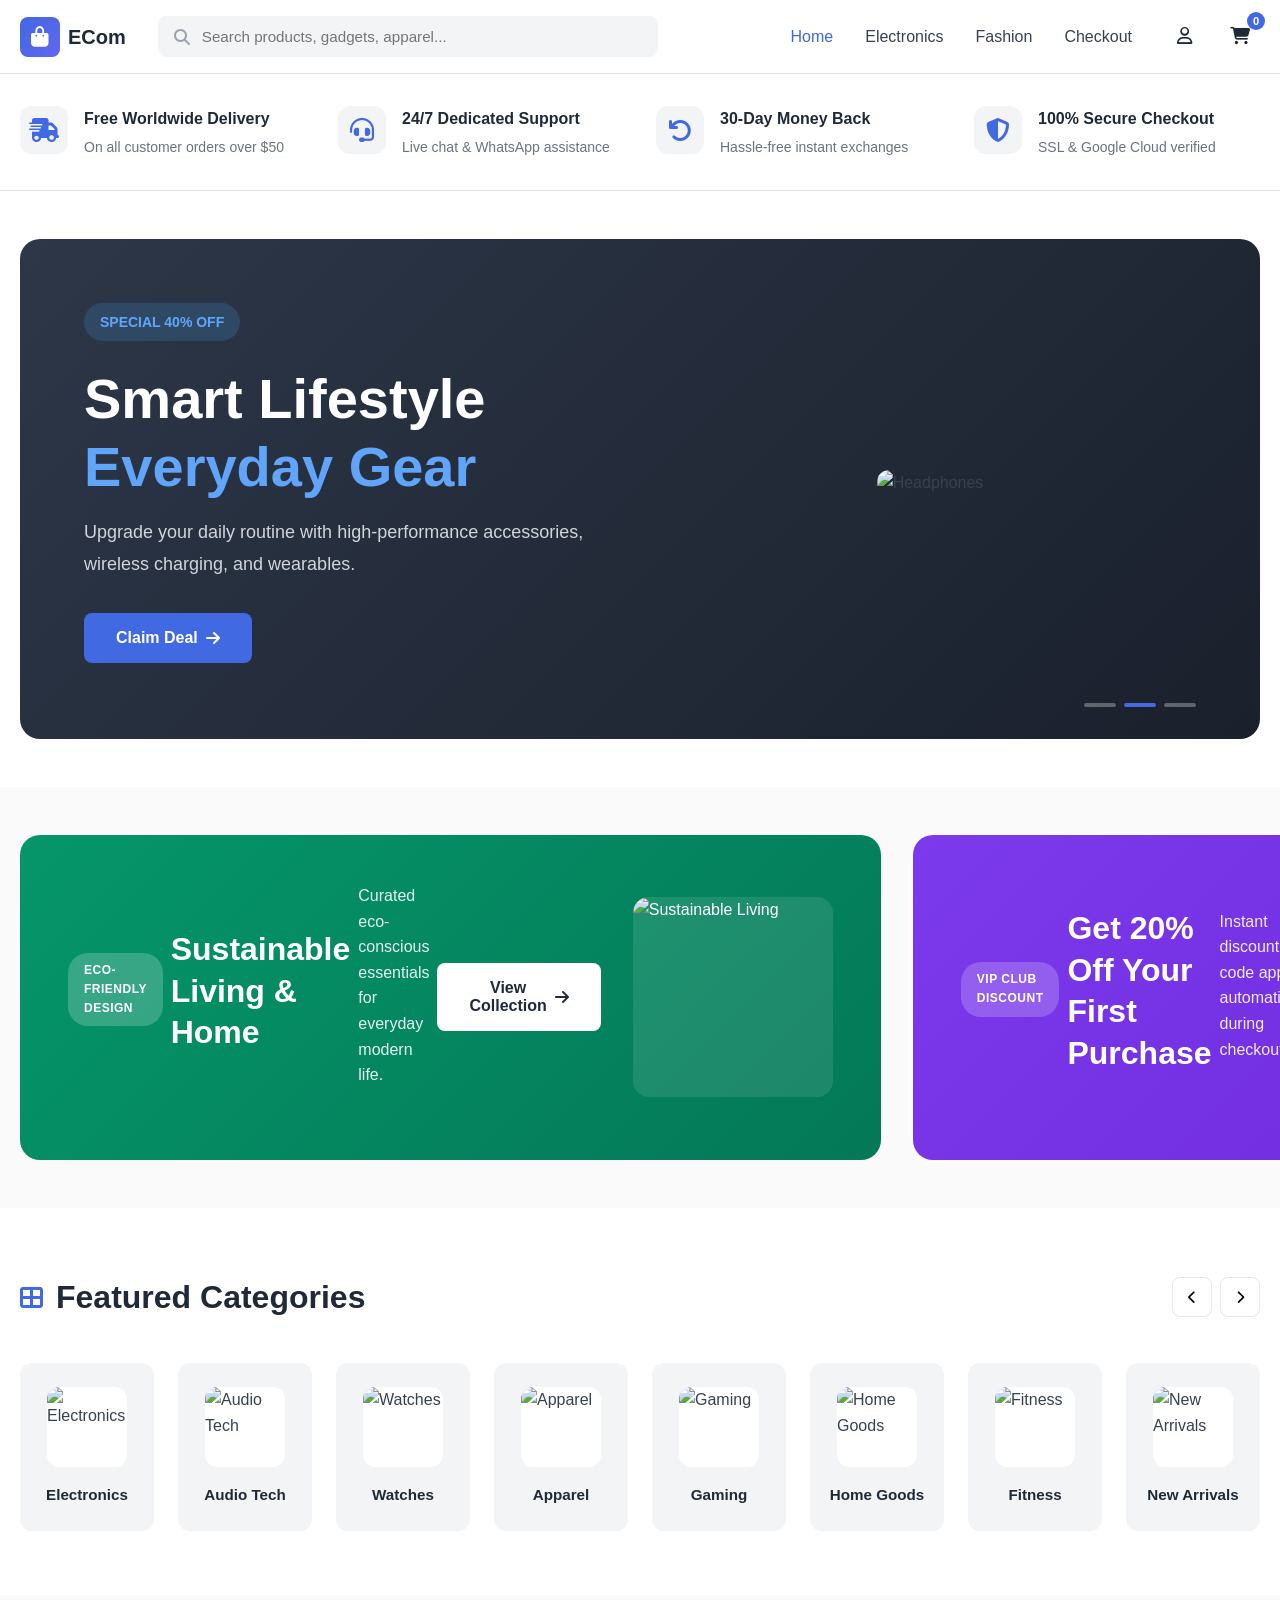
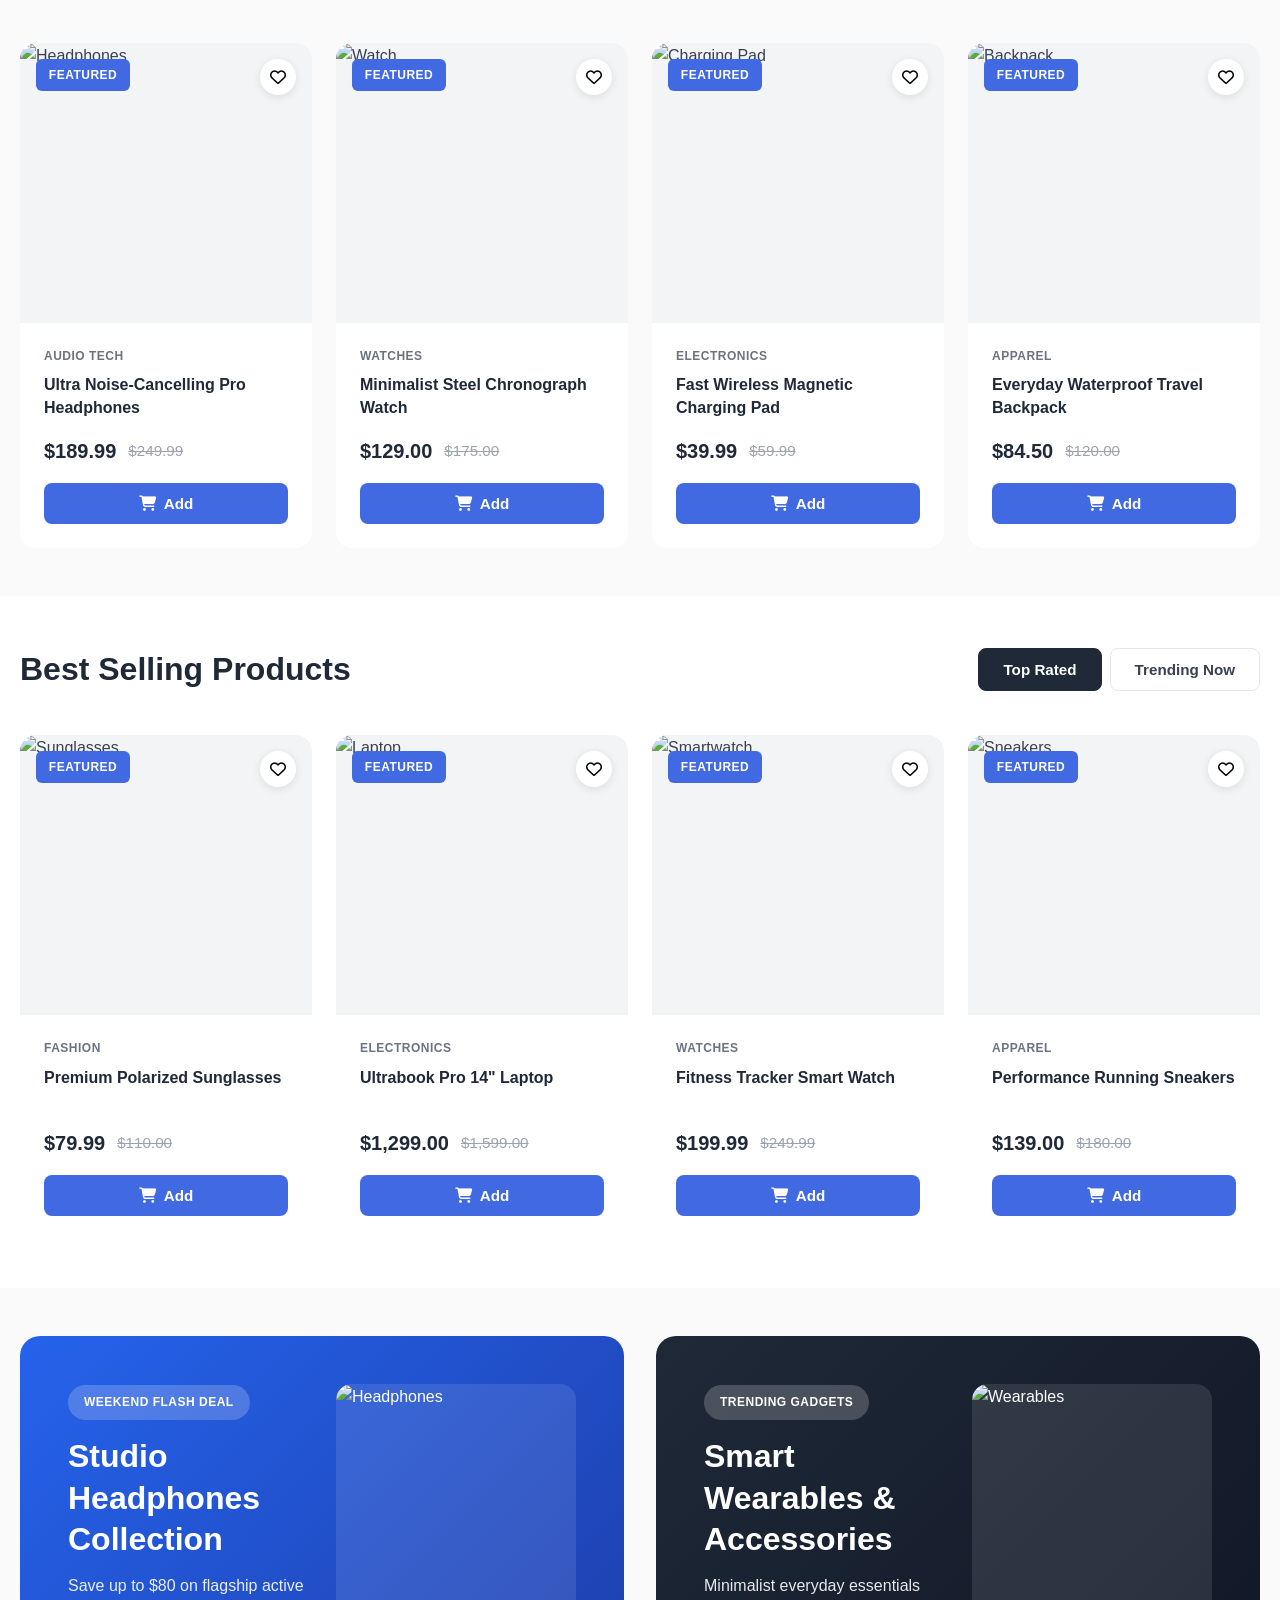
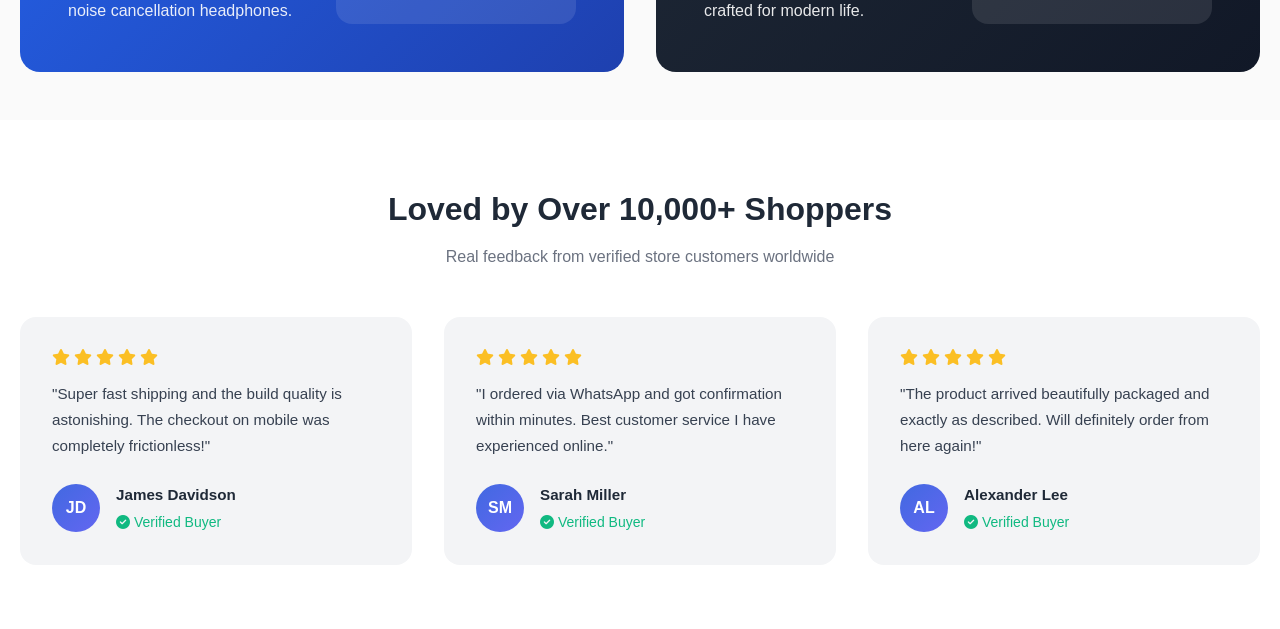
==== commit fed49217: "Add checkout page with empty cart validation and modal - Create checkout.html with customer/shipping" ====
--- a/index.html
+++ b/index.html
@@ -25,10 +25,10 @@
                 </div>
                 
                 <nav class="nav-menu">
-                    <a href="#" class="nav-link active">Home</a>
+                    <a href="index.html" class="nav-link active">Home</a>
                     <a href="#" class="nav-link">Electronics</a>
                     <a href="#" class="nav-link">Fashion</a>
-                    <a href="#" class="nav-link">Checkout</a>
+                    <a href="checkout.html" class="nav-link">Checkout</a>
                 </nav>
                 
                 <div class="header-actions">
--- a/styles.css
+++ b/styles.css
@@ -889,3 +889,402 @@
         grid-template-columns: repeat(2, 1fr);
     }
 }
+
+/* Top Banner */
+.top-banner {
+    background-color: var(--dark-color);
+    color: var(--white);
+    padding: 0.75rem 0;
+    font-size: 0.9rem;
+}
+
+.top-banner .container {
+    display: flex;
+    justify-content: space-between;
+    align-items: center;
+}
+
+.banner-content {
+    display: flex;
+    align-items: center;
+    gap: 0.5rem;
+}
+
+.top-links {
+    display: flex;
+    gap: 1.5rem;
+}
+
+.top-links a {
+    color: var(--white);
+    text-decoration: none;
+    display: flex;
+    align-items: center;
+    gap: 0.5rem;
+    transition: opacity 0.3s;
+}
+
+.top-links a:hover {
+    opacity: 0.8;
+}
+
+/* Checkout Section */
+.checkout-section {
+    padding: 3rem 0;
+    background-color: #FAFAFA;
+    min-height: calc(100vh - 200px);
+}
+
+.checkout-grid {
+    display: grid;
+    grid-template-columns: 1.5fr 1fr;
+    gap: 2rem;
+    align-items: start;
+}
+
+.checkout-form,
+.order-summary {
+    background-color: var(--white);
+    padding: 2.5rem;
+    border-radius: 16px;
+    box-shadow: 0 2px 8px rgba(0, 0, 0, 0.05);
+}
+
+.checkout-form h2,
+.order-summary h2 {
+    font-size: 1.5rem;
+    font-weight: 700;
+    color: var(--dark-color);
+    margin-bottom: 2rem;
+}
+
+.form-row {
+    display: grid;
+    grid-template-columns: 1fr 1fr;
+    gap: 1.5rem;
+}
+
+.form-group {
+    margin-bottom: 1.5rem;
+}
+
+.form-group label {
+    display: block;
+    font-weight: 600;
+    color: var(--dark-color);
+    margin-bottom: 0.5rem;
+    font-size: 0.95rem;
+}
+
+.required {
+    color: #EF4444;
+}
+
+.form-group input {
+    width: 100%;
+    padding: 0.875rem 1rem;
+    border: 1px solid var(--border-color);
+    border-radius: 8px;
+    font-size: 0.95rem;
+    transition: all 0.3s;
+}
+
+.form-group input:focus {
+    outline: none;
+    border-color: var(--primary-color);
+    box-shadow: 0 0 0 3px rgba(65, 105, 225, 0.1);
+}
+
+/* Payment Section */
+.payment-section {
+    margin-top: 2rem;
+    padding-top: 2rem;
+    border-top: 1px solid var(--border-color);
+}
+
+.payment-section h3 {
+    font-size: 1.25rem;
+    font-weight: 700;
+    color: var(--dark-color);
+    margin-bottom: 1.5rem;
+}
+
+.payment-option {
+    display: flex;
+    align-items: flex-start;
+    gap: 1rem;
+    padding: 1.25rem;
+    border: 2px solid var(--border-color);
+    border-radius: 12px;
+    margin-bottom: 1rem;
+    cursor: pointer;
+    transition: all 0.3s;
+}
+
+.payment-option:hover {
+    border-color: var(--primary-color);
+    background-color: rgba(65, 105, 225, 0.02);
+}
+
+.payment-option input[type="radio"] {
+    margin-top: 0.25rem;
+    width: 18px;
+    height: 18px;
+    cursor: pointer;
+    accent-color: var(--primary-color);
+}
+
+.payment-option input[type="radio"]:checked + label {
+    color: var(--primary-color);
+}
+
+.payment-option label {
+    flex: 1;
+    cursor: pointer;
+    display: flex;
+    flex-direction: column;
+    gap: 0.25rem;
+}
+
+.payment-option strong {
+    font-size: 1rem;
+    font-weight: 600;
+    color: var(--dark-color);
+}
+
+.payment-desc {
+    font-size: 0.875rem;
+    color: #6B7280;
+    line-height: 1.5;
+}
+
+.btn-submit {
+    width: 100%;
+    margin-top: 2rem;
+    padding: 1rem;
+    font-size: 1rem;
+}
+
+/* Order Summary */
+.cart-items {
+    margin-bottom: 2rem;
+}
+
+.empty-cart-message {
+    text-align: center;
+    color: #6B7280;
+    padding: 2rem 0;
+    font-size: 0.95rem;
+}
+
+.cart-item {
+    display: flex;
+    gap: 1rem;
+    padding: 1rem 0;
+    border-bottom: 1px solid var(--border-color);
+}
+
+.cart-item:last-child {
+    border-bottom: none;
+}
+
+.cart-item-image {
+    width: 80px;
+    height: 80px;
+    border-radius: 8px;
+    overflow: hidden;
+    flex-shrink: 0;
+    background-color: var(--light-gray);
+}
+
+.cart-item-image img {
+    width: 100%;
+    height: 100%;
+    object-fit: cover;
+}
+
+.cart-item-details {
+    flex: 1;
+}
+
+.cart-item-details h4 {
+    font-size: 0.95rem;
+    font-weight: 600;
+    color: var(--dark-color);
+    margin-bottom: 0.5rem;
+}
+
+.cart-item-details p {
+    font-size: 0.875rem;
+    color: #6B7280;
+    margin-bottom: 0.25rem;
+}
+
+.cart-item-price {
+    font-size: 1rem;
+    font-weight: 700;
+    color: var(--primary-color);
+}
+
+.order-totals {
+    padding-top: 1.5rem;
+    border-top: 1px solid var(--border-color);
+}
+
+.total-row {
+    display: flex;
+    justify-content: space-between;
+    margin-bottom: 1rem;
+    font-size: 0.95rem;
+    color: var(--text-color);
+}
+
+.total-final {
+    padding-top: 1rem;
+    border-top: 2px solid var(--border-color);
+    font-size: 1.25rem;
+    color: var(--dark-color);
+}
+
+/* Empty Cart Modal */
+.modal {
+    display: none;
+    position: fixed;
+    z-index: 9999;
+    left: 0;
+    top: 0;
+    width: 100%;
+    height: 100%;
+    background-color: rgba(0, 0, 0, 0.6);
+    backdrop-filter: blur(4px);
+    animation: fadeIn 0.3s ease;
+}
+
+.modal.show {
+    display: flex;
+    align-items: center;
+    justify-content: center;
+}
+
+@keyframes fadeIn {
+    from {
+        opacity: 0;
+    }
+    to {
+        opacity: 1;
+    }
+}
+
+.modal-content {
+    background-color: var(--white);
+    padding: 3rem 2.5rem;
+    border-radius: 20px;
+    text-align: center;
+    max-width: 480px;
+    width: 90%;
+    animation: slideUp 0.3s ease;
+    box-shadow: 0 20px 60px rgba(0, 0, 0, 0.3);
+}
+
+@keyframes slideUp {
+    from {
+        transform: translateY(30px);
+        opacity: 0;
+    }
+    to {
+        transform: translateY(0);
+        opacity: 1;
+    }
+}
+
+.modal-icon {
+    width: 80px;
+    height: 80px;
+    background: linear-gradient(135deg, var(--primary-color), var(--secondary-color));
+    border-radius: 50%;
+    display: flex;
+    align-items: center;
+    justify-content: center;
+    margin: 0 auto 1.5rem;
+    color: var(--white);
+    font-size: 2rem;
+}
+
+.modal-content h2 {
+    font-size: 1.75rem;
+    font-weight: 700;
+    color: var(--dark-color);
+    margin-bottom: 1rem;
+}
+
+.modal-content p {
+    font-size: 1rem;
+    color: #6B7280;
+    line-height: 1.6;
+    margin-bottom: 2rem;
+}
+
+.modal-content .btn {
+    min-width: 200px;
+}
+
+/* Cart Notification */
+.cart-notification {
+    position: fixed;
+    top: 100px;
+    right: -400px;
+    background-color: var(--success-color);
+    color: var(--white);
+    padding: 1rem 1.5rem;
+    border-radius: 8px;
+    display: flex;
+    align-items: center;
+    gap: 0.75rem;
+    box-shadow: 0 4px 12px rgba(0, 0, 0, 0.15);
+    z-index: 9999;
+    transition: right 0.3s ease;
+    font-weight: 600;
+}
+
+.cart-notification.show {
+    right: 20px;
+}
+
+.cart-notification i {
+    font-size: 1.25rem;
+}
+
+/* Responsive Checkout */
+@media (max-width: 768px) {
+    .checkout-grid {
+        grid-template-columns: 1fr;
+    }
+    
+    .form-row {
+        grid-template-columns: 1fr;
+    }
+    
+    .checkout-form,
+    .order-summary {
+        padding: 1.5rem;
+    }
+    
+    .top-banner .container {
+        flex-direction: column;
+        gap: 0.5rem;
+        text-align: center;
+    }
+    
+    .modal-content {
+        padding: 2rem 1.5rem;
+    }
+    
+    .cart-notification {
+        right: -300px;
+        top: 80px;
+    }
+    
+    .cart-notification.show {
+        right: 10px;
+    }
+}
